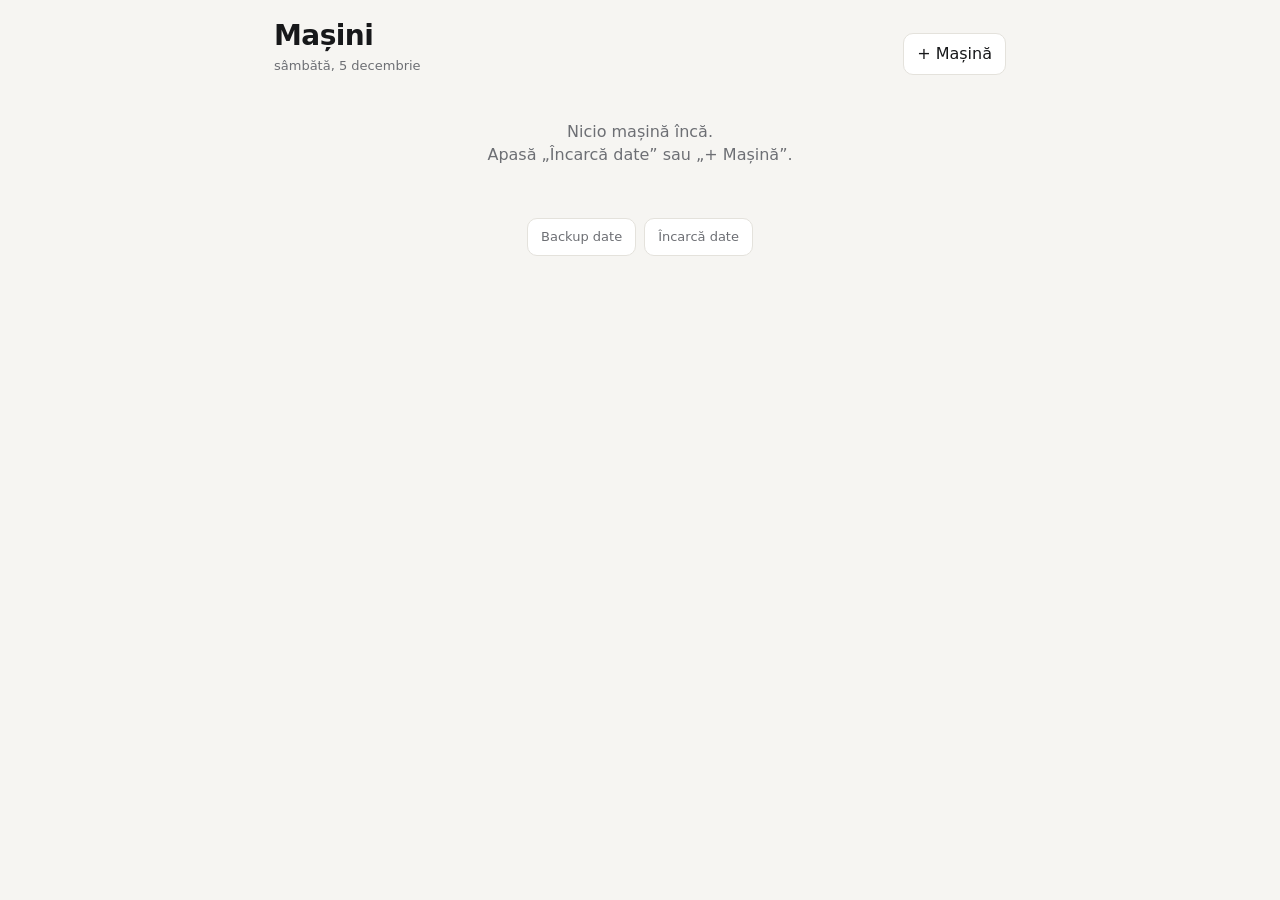
==== index.html @ 92458126 "Aplicatie Masini - expirari (PWA) Co-Authored-By: Claude Opus 5.5 <noreply@anthropic.com> Claude-Ses" ====
<!DOCTYPE html>
<html lang="ro">
<head>
<meta charset="utf-8">
<meta name="viewport" content="width=device-width, initial-scale=1, viewport-fit=cover">
<title>Mașini</title>
<meta name="apple-mobile-web-app-capable" content="yes">
<meta name="mobile-web-app-capable" content="yes">
<meta name="apple-mobile-web-app-status-bar-style" content="black-translucent">
<meta name="apple-mobile-web-app-title" content="Mașini">
<meta name="theme-color" content="#17181a">
<link rel="apple-touch-icon" href="icon-180.png">
<link rel="icon" href="icon-180.png">
<link rel="manifest" href="manifest.webmanifest">
<style>
  :root{
    --bg:#f6f5f2; --card:#fff; --ink:#17181a; --mut:#6d6f74; --line:#e4e2dc;
    --red:#c2321f; --redbg:#fbe9e5; --amb:#a66300; --ambbg:#fdf1dc; --ok:#2d6a3e; --okbg:#e7f2ea; --r:14px;
  }
  @media (prefers-color-scheme:dark){
    :root{--bg:#121314;--card:#1c1d1f;--ink:#ecebe8;--mut:#9a9ca1;--line:#2c2d30;
      --red:#ff7a66;--redbg:#3a1d18;--amb:#f2b453;--ambbg:#33280f;--ok:#7fcf93;--okbg:#17291c;}
  }
  *{box-sizing:border-box;-webkit-tap-highlight-color:transparent}
  body{margin:0;background:var(--bg);color:var(--ink);font:16px/1.4 -apple-system,BlinkMacSystemFont,"SF Pro Text",Inter,system-ui,sans-serif;-webkit-font-smoothing:antialiased}
  .wrap{max-width:760px;margin:0 auto;padding:calc(16px + env(safe-area-inset-top)) 14px calc(40px + env(safe-area-inset-bottom))}
  header{display:flex;align-items:flex-end;justify-content:space-between;gap:12px;margin-bottom:16px}
  h1{font-size:28px;letter-spacing:-.02em;margin:0}
  .sub{color:var(--mut);font-size:13px;margin-top:2px}
  button{font:inherit;cursor:pointer;border-radius:10px;border:1px solid var(--line);background:var(--card);color:var(--ink);padding:9px 13px}
  button.pri{background:var(--ink);color:var(--bg);border-color:var(--ink);font-weight:600}
  .urg{background:var(--card);border:1px solid var(--line);border-radius:var(--r);padding:12px 14px;margin-bottom:16px}
  .urg h2{font-size:12px;text-transform:uppercase;letter-spacing:.06em;color:var(--mut);margin:0 0 6px;font-weight:600}
  .urg ul{list-style:none;margin:0;padding:0}
  .urg li{display:flex;justify-content:space-between;align-items:center;gap:10px;padding:7px 0;border-top:1px solid var(--line);font-size:15px}
  .urg li:first-child{border-top:0}
  .plate{font-family:ui-monospace,"SF Mono",Menlo,monospace;font-weight:700;letter-spacing:.02em}
  .grid{display:grid;gap:14px}
  .car{background:var(--card);border:1px solid var(--line);border-radius:var(--r);overflow:hidden}
  .car-h{display:flex;align-items:center;padding:14px 14px 8px}
  .car-h .plate{font-size:17px;border:1.5px solid var(--ink);border-radius:6px;padding:1px 8px}
  .car-h .nm{color:var(--mut);font-size:15px;margin-left:10px}
  .vin{font-family:ui-monospace,Menlo,monospace;font-size:11px;color:var(--mut);padding:0 14px 8px}
  .row{display:grid;grid-template-columns:84px 1fr auto;align-items:center;gap:10px;padding:12px 14px;border-top:1px solid var(--line);cursor:pointer}
  .row:active{background:color-mix(in srgb,var(--ink) 5%,transparent)}
  .row .k{font-weight:600;font-size:15px}
  .row .v{font-size:15px}
  .row .n{color:var(--mut);font-size:12px}
  .pill{font-size:12px;font-weight:600;padding:3px 9px;border-radius:999px;white-space:nowrap}
  .p-red{background:var(--redbg);color:var(--red)} .p-amb{background:var(--ambbg);color:var(--amb)}
  .p-ok{background:var(--okbg);color:var(--ok)} .p-mut{background:color-mix(in srgb,var(--ink) 7%,transparent);color:var(--mut)}
  .ed{padding:12px 14px 14px;border-top:1px dashed var(--line);display:grid;gap:10px;background:color-mix(in srgb,var(--ink) 2%,transparent)}
  .ed label{display:grid;gap:4px;font-size:12px;color:var(--mut)}
  .ed input{font:inherit;font-size:16px;color:var(--ink);background:var(--card);border:1px solid var(--line);border-radius:9px;padding:9px 10px;width:100%;min-width:0}
  .two{display:grid;grid-template-columns:1fr 1fr;gap:10px}
  .acts{display:flex;gap:8px;justify-content:flex-end;flex-wrap:wrap}
  .chk{display:flex!important;align-items:center;gap:8px!important;color:var(--ink)!important;font-size:14px!important}
  .chk input{width:auto}
  .msg{font-size:13px;color:var(--ok)}
  .state{color:var(--mut);text-align:center;padding:30px 0}
  .foot{display:flex;gap:8px;justify-content:center;flex-wrap:wrap;margin-top:22px}
  .foot button{font-size:13px;color:var(--mut)}
  .sheet{position:fixed;inset:0;background:rgba(0,0,0,.4);display:none;align-items:flex-end;justify-content:center;z-index:9}
  .sheet.on{display:flex}
  .sheet .box{background:var(--card);border-radius:18px 18px 0 0;padding:18px 16px calc(18px + env(safe-area-inset-bottom));width:100%;max-width:520px;display:grid;gap:10px}
  .sheet input,.sheet textarea{font:inherit;font-size:16px;color:var(--ink);background:var(--bg);border:1px solid var(--line);border-radius:9px;padding:9px 10px;width:100%}
  .sheet textarea{min-height:110px;font-family:ui-monospace,Menlo,monospace;font-size:12px}
</style>
</head>
<body>
<div class="wrap">
  <header>
    <div><h1>Mașini</h1><div class="sub" id="sub">RCA · ITP · Rovinietă · Ulei</div></div>
    <button id="addBtn">+ Mașină</button>
  </header>
  <section class="urg" id="urg" hidden><h2>Urmează</h2><ul id="urgList"></ul></section>
  <div class="grid" id="cars"></div>
  <div class="foot">
    <button id="expBtn">Backup date</button>
    <button id="impBtn">Încarcă date</button>
  </div>
</div>

<div class="sheet" id="addSheet"><form class="box" id="addForm">
  <strong>Adaugă mașină</strong>
  <input name="plate" placeholder="Nr. înmatriculare" required autocapitalize="characters">
  <input name="name" placeholder="Denumire (ex. VW Golf)" required>
  <input name="vin" placeholder="Serie șasiu (opțional)" autocapitalize="characters">
  <div class="acts"><button type="button" data-close>Renunță</button><button class="pri">Adaugă</button></div>
</form></div>

<div class="sheet" id="ioSheet"><div class="box">
  <strong id="ioTitle">Date</strong>
  <div class="sub" id="ioHint"></div>
  <textarea id="ioText"></textarea>
  <div class="acts"><button data-close>Închide</button><button class="pri" id="ioAct">OK</button></div>
</div></div>

<script>
const KEY = 'masini.v1';
const ITEMS = [{key:'rca',label:'RCA'},{key:'itp',label:'ITP'},{key:'rov',label:'Rovinietă'},{key:'ulei',label:'Ulei'}];
let cars = [], openEd = null;

const $ = s => document.querySelector(s);
const esc = s => String(s ?? '').replace(/[&<>"]/g, c => ({'&':'&amp;','<':'&lt;','>':'&gt;','"':'&quot;'}[c]));
const today = () => { const d = new Date(); d.setHours(0,0,0,0); return d; };
const parse = s => s ? new Date(s + 'T00:00:00') : null;
const fmt = s => { const d = parse(s); return d ? d.toLocaleDateString('ro-RO',{day:'2-digit',month:'2-digit',year:'numeric'}) : '—'; };
const daysLeft = s => { const d = parse(s); return d ? Math.round((d - today())/86400000) : null; };
const ymd = d => `${d.getFullYear()}-${String(d.getMonth()+1).padStart(2,'0')}-${String(d.getDate()).padStart(2,'0')}`;
const addMonths = (s, m) => { const d = parse(s); if(!d) return ''; d.setMonth(d.getMonth() + Number(m||12)); return ymd(d); };

function load(){ try{ cars = JSON.parse(localStorage.getItem(KEY) || '[]'); }catch(_){ cars = []; } cars.sort((a,b)=>(a.order||0)-(b.order||0)); }
function save(){ try{ localStorage.setItem(KEY, JSON.stringify(cars)); }catch(_){ } }
function b64d(s){ s = s.replace(/-/g,'+').replace(/_/g,'/'); while(s.length%4) s+='='; return decodeURIComponent(escape(atob(s))); }
function b64e(s){ return btoa(unescape(encodeURIComponent(s))).replace(/\+/g,'-').replace(/\//g,'_').replace(/=+$/,''); }

// one-time import from link: #import=<base64>
if (location.hash.startsWith('#import=')){
  try{ const data = JSON.parse(b64d(location.hash.slice(8))); if (Array.isArray(data)) { localStorage.setItem(KEY, JSON.stringify(data)); } }catch(_){}
  history.replaceState(null, '', location.pathname);
}
load();

const dueOf = (c,k) => { const it = c[k]||{}; return k==='ulei' ? (it.last ? addMonths(it.last, it.months||12) : '') : (it.until||''); };
function pill(c,k){
  const it = c[k]||{};
  if (it.na) return '<span class="pill p-mut">nu e cazul</span>';
  const d = dueOf(c,k); if (!d) return '<span class="pill p-mut">lipsă</span>';
  const n = daysLeft(d);
  if (n < 0) return `<span class="pill p-red">expirat ${-n} z</span>`;
  if (n === 0) return '<span class="pill p-red">azi</span>';
  if (n <= 7) return `<span class="pill p-red">${n} zile</span>`;
  if (n <= 30) return `<span class="pill p-amb">${n} zile</span>`;
  return `<span class="pill p-ok">${n} zile</span>`;
}
function detail(c,k){
  const it = c[k]||{};
  if (k==='ulei'){
    if (it.na) return `<div><div class="v">—</div>${it.note?`<div class="n">${esc(it.note)}</div>`:''}</div>`;
    if (!it.last) return '<div class="v">—</div>';
    const nextKm = it.km && it.kmInterval ? ` sau ${(+it.km + +it.kmInterval).toLocaleString('ro-RO')} km` : '';
    return `<div><div class="v">următorul ${fmt(dueOf(c,k))}${nextKm}</div><div class="n">schimbat ${fmt(it.last)}${it.km?' · '+(+it.km).toLocaleString('ro-RO')+' km':''}</div></div>`;
  }
  return `<div><div class="v">${(it.na||!it.until)?'—':'până la '+fmt(it.until)}</div>${it.note?`<div class="n">${esc(it.note)}</div>`:''}</div>`;
}
function editor(c,k){
  const it = c[k]||{};
  const cal = `<button data-cal>📅 Pune în calendar</button>`;
  if (k==='ulei') return `<div class="ed" data-ed>
    <div class="two">
      <label>Ultimul schimb<input type="date" name="last" value="${esc(it.last||'')}"></label>
      <label>Km atunci<input type="number" inputmode="numeric" name="km" value="${esc(it.km||'')}"></label>
      <label>Interval (luni)<input type="number" inputmode="numeric" name="months" value="${esc(it.months||12)}"></label>
      <label>Interval (km)<input type="number" inputmode="numeric" name="kmInterval" value="${esc(it.kmInterval||'')}" placeholder="10000"></label>
    </div>
    <label class="chk"><input type="checkbox" name="na" ${it.na?'checked':''}> Nu e cazul</label>
    <div class="msg"></div>
    <div class="acts"><button data-x>Închide</button>${cal}<button class="pri" data-save>Salvează</button></div></div>`;
  return `<div class="ed" data-ed>
    <div class="two">
      <label>Valabil până la<input type="date" name="until" value="${esc(it.until||'')}"></label>
      <label>Notă<input name="note" value="${esc(it.note||'')}"></label>
    </div>
    <label class="chk"><input type="checkbox" name="na" ${it.na?'checked':''}> Nu e cazul</label>
    <div class="msg"></div>
    <div class="acts"><button data-x>Închide</button>${cal}<button class="pri" data-save>Salvează</button></div></div>`;
}

function render(){
  const s = new Date().toLocaleDateString('ro-RO',{weekday:'long',day:'numeric',month:'long'});
  $('#sub').textContent = cars.length ? `${cars.length} vehicule · ${s}` : s;
  const box = $('#cars');
  if (!cars.length){ box.innerHTML = '<div class="state">Nicio mașină încă.<br>Apasă „Încarcă date” sau „+ Mașină”.</div>'; $('#urg').hidden = true; return; }
  box.innerHTML = cars.map(c => `
    <article class="car" data-id="${esc(c.id)}">
      <div class="car-h"><span class="plate">${esc(c.plate)}</span><span class="nm">${esc(c.name)}</span></div>
      ${c.vin?`<div class="vin">VIN ${esc(c.vin)}</div>`:''}
      ${ITEMS.map(({key,label}) => `<div class="row" data-k="${key}"><div class="k">${label}</div>${detail(c,key)}${pill(c,key)}</div>
        ${openEd && openEd.id===c.id && openEd.key===key ? editor(c,key) : ''}`).join('')}
    </article>`).join('');
  const u = [];
  for (const c of cars) for (const {key,label} of ITEMS){
    const it = c[key]||{}; if (it.na) continue;
    const d = dueOf(c,key), n = d ? daysLeft(d) : null;
    if (n === null) u.push({c,label,n:9999,txt:'lipsă dată'});
    else if (n <= 30) u.push({c,label,n,txt: n<0?`expirat de ${-n} zile`: n===0?'azi':`în ${n} zile`});
  }
  u.sort((a,b)=>a.n-b.n);
  $('#urg').hidden = !u.length;
  $('#urgList').innerHTML = u.map(x => `<li><span><span class="plate">${esc(x.c.plate)}</span> · ${x.label}</span><span class="pill ${x.n<=7?'p-red':x.n<=30?'p-amb':'p-mut'}">${x.txt}</span></li>`).join('');
}

function readEd(ed){ return Object.fromEntries([...ed.querySelectorAll('input')].map(i => [i.name, i.type==='checkbox' ? i.checked : i.value.trim()])); }

function icsFor(c, k, due){
  const label = ITEMS.find(x=>x.key===k).label;
  const d = parse(due), e = new Date(d); e.setDate(e.getDate()+1);
  const D = x => ymd(x).replace(/-/g,'');
  const title = `🚗 ${k==='ulei'?'Schimb ulei':'Expiră '+label} – ${c.plate} (${c.name})`;
  const stamp = new Date().toISOString().replace(/[-:]/g,'').replace(/\.\d+Z$/,'Z');
  const alarm = t => `BEGIN:VALARM\r\nACTION:DISPLAY\r\nDESCRIPTION:${title}\r\nTRIGGER:${t}\r\nEND:VALARM\r\n`;
  return `BEGIN:VCALENDAR\r\nVERSION:2.0\r\nPRODID:-//Masini//RO\r\nBEGIN:VEVENT\r\nUID:${c.id}-${k}-${D(d)}@masini\r\nDTSTAMP:${stamp}\r\nDTSTART;VALUE=DATE:${D(d)}\r\nDTEND;VALUE=DATE:${D(e)}\r\nSUMMARY:${title}\r\nDESCRIPTION:${label} – ${fmt(due)}\r\nTRANSP:TRANSPARENT\r\n${alarm('-P28D')}${alarm('-P7D')}${alarm('-P1D')}END:VEVENT\r\nEND:VCALENDAR\r\n`;
}

document.addEventListener('click', e => {
  if (e.target.matches('[data-close]')){ e.target.closest('.sheet').classList.remove('on'); return; }
  const row = e.target.closest('.row'), car = e.target.closest('.car');
  if (row && car){ const id = car.dataset.id, key = row.dataset.k; openEd = (openEd && openEd.id===id && openEd.key===key) ? null : {id,key}; render(); return; }
  if (e.target.matches('[data-x]')){ openEd = null; render(); return; }
  if (e.target.matches('[data-save]') || e.target.matches('[data-cal]')){
    const ed = e.target.closest('[data-ed]'), c = cars.find(x=>x.id===car.dataset.id), k = openEd.key;
    c[k] = {...(c[k]||{}), ...readEd(ed)};
    save();
    const due = c[k].na ? '' : dueOf(c,k);
    if (e.target.matches('[data-cal]')){
      if (!due){ ed.querySelector('.msg').textContent = 'Pune întâi o dată.'; return; }
      const blob = new Blob([icsFor(c,k,due)], {type:'text/calendar'});
      const a = document.createElement('a'); a.href = URL.createObjectURL(blob); a.download = `${c.plate}-${k}.ics`;
      document.body.appendChild(a); a.click(); setTimeout(()=>{ URL.revokeObjectURL(a.href); a.remove(); }, 4000);
      ed.querySelector('.msg').textContent = 'Salvat. Apasă „Adaugă” în calendar.';
      return;
    }
    ed.querySelector('.msg').textContent = 'Salvat ✓';
    setTimeout(()=>{ openEd = null; render(); }, 600);
  }
});

$('#addBtn').onclick = () => $('#addSheet').classList.add('on');
$('#addForm').onsubmit = ev => {
  ev.preventDefault();
  const f = new FormData(ev.target);
  const plate = String(f.get('plate')).toUpperCase().replace(/\s+/g,'');
  const id = plate.replace(/[^A-Z0-9]/g,'') || ('car'+Date.now());
  if (cars.some(c=>c.id===id)) return;
  cars.push({id, plate, name:String(f.get('name')), vin:String(f.get('vin')||'').toUpperCase(), order:cars.length+1, rca:{}, itp:{}, rov:{}, ulei:{months:12}});
  save(); ev.target.reset(); $('#addSheet').classList.remove('on'); render();
};

$('#expBtn').onclick = () => {
  const link = location.origin + location.pathname + '#import=' + b64e(JSON.stringify(cars));
  $('#ioTitle').textContent = 'Backup date';
  $('#ioHint').textContent = 'Copiază linkul și păstrează-l (Notes). Deschis în Safari, refacе toate datele.';
  $('#ioText').value = link; $('#ioAct').textContent = 'Copiază';
  $('#ioAct').onclick = async () => { try{ await navigator.clipboard.writeText(link); $('#ioAct').textContent = 'Copiat ✓'; }catch(_){ $('#ioText').select(); } };
  $('#ioSheet').classList.add('on');
};
$('#impBtn').onclick = () => {
  $('#ioTitle').textContent = 'Încarcă date';
  $('#ioHint').textContent = 'Lipește linkul de backup (sau codul). Înlocuiește datele de acum.';
  $('#ioText').value = ''; $('#ioAct').textContent = 'Încarcă';
  $('#ioAct').onclick = () => {
    try{
      let t = $('#ioText').value.trim(); const i = t.indexOf('#import='); if (i >= 0) t = t.slice(i+8);
      const data = t.startsWith('[') ? JSON.parse(t) : JSON.parse(b64d(t));
      if (!Array.isArray(data)) throw 0;
      cars = data; save(); load(); render(); $('#ioSheet').classList.remove('on');
    }catch(_){ $('#ioHint').textContent = 'Cod invalid.'; }
  };
  $('#ioSheet').classList.add('on');
};

render();
if ('serviceWorker' in navigator) navigator.serviceWorker.register('sw.js').catch(()=>{});
</script>
</body>
</html>
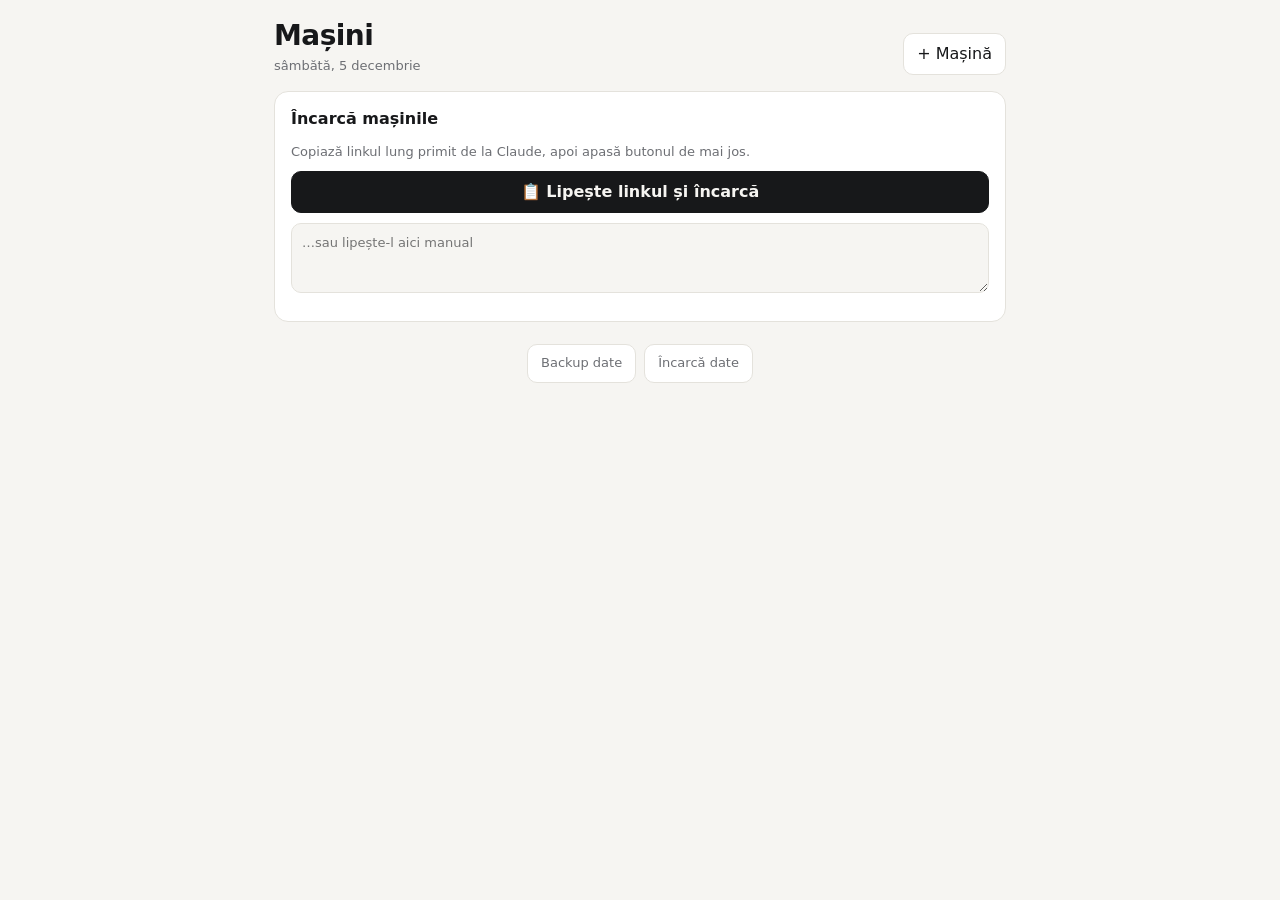
==== commit cca8bf16: "Ecran de incarcare date prin lipire link Co-Authored-By: Claude Opus 5.5 <noreply@anthropic.com> Cla" ====
--- a/index.html
+++ b/index.html
@@ -115,10 +115,11 @@
 function b64d(s){ s = s.replace(/-/g,'+').replace(/_/g,'/'); while(s.length%4) s+='='; return decodeURIComponent(escape(atob(s))); }
 function b64e(s){ return btoa(unescape(encodeURIComponent(s))).replace(/\+/g,'-').replace(/\//g,'_').replace(/=+$/,''); }
 
-// one-time import from link: #import=<base64>
+// import from link #import=<base64> — only when this app has no data yet.
+// The hash is kept so "Add to Home Screen" carries it (iOS home-screen apps have separate storage from Safari).
 if (location.hash.startsWith('#import=')){
-  try{ const data = JSON.parse(b64d(location.hash.slice(8))); if (Array.isArray(data)) { localStorage.setItem(KEY, JSON.stringify(data)); } }catch(_){}
-  history.replaceState(null, '', location.pathname);
+  let has = false; try{ has = JSON.parse(localStorage.getItem(KEY) || '[]').length > 0; }catch(_){}
+  if (!has){ try{ const data = JSON.parse(b64d(location.hash.slice(8))); if (Array.isArray(data)) localStorage.setItem(KEY, JSON.stringify(data)); }catch(_){} }
 }
 load();
 
@@ -171,7 +172,21 @@
   const s = new Date().toLocaleDateString('ro-RO',{weekday:'long',day:'numeric',month:'long'});
   $('#sub').textContent = cars.length ? `${cars.length} vehicule · ${s}` : s;
   const box = $('#cars');
-  if (!cars.length){ box.innerHTML = '<div class="state">Nicio mașină încă.<br>Apasă „Încarcă date” sau „+ Mașină”.</div>'; $('#urg').hidden = true; return; }
+  if (!cars.length){
+    box.innerHTML = `<div class="car" style="padding:16px;display:grid;gap:10px">
+      <strong>Încarcă mașinile</strong>
+      <div class="sub">Copiază linkul lung primit de la Claude, apoi apasă butonul de mai jos.</div>
+      <button class="pri" id="codeBtn">📋 Lipește linkul și încarcă</button>
+      <textarea id="codeIn" placeholder="…sau lipește-l aici manual" style="font:inherit;font-size:13px;min-height:70px;padding:10px;border:1px solid var(--line);border-radius:10px;background:var(--bg);color:var(--ink)"></textarea>
+      <div class="sub" id="codeMsg"></div></div>`;
+    $('#codeBtn').onclick = async () => {
+      let t = $('#codeIn').value.trim();
+      if (!t){ try{ t = (await navigator.clipboard.readText()).trim(); }catch(_){ } }
+      importText(t);
+    };
+    $('#codeIn').oninput = () => { if ($('#codeIn').value.includes('#import=')) importText($('#codeIn').value.trim()); };
+    $('#urg').hidden = true; return;
+  }
   box.innerHTML = cars.map(c => `
     <article class="car" data-id="${esc(c.id)}">
       <div class="car-h"><span class="plate">${esc(c.plate)}</span><span class="nm">${esc(c.name)}</span></div>
@@ -260,6 +275,16 @@
   $('#ioSheet').classList.add('on');
 };
 
+function importText(t){
+  const msg = $('#codeMsg');
+  try{
+    const i = t.indexOf('#import='); if (i >= 0) t = t.slice(i+8);
+    const data = t.startsWith('[') ? JSON.parse(t) : JSON.parse(b64d(t));
+    if (!Array.isArray(data) || !data.length) throw 0;
+    cars = data; save(); load(); render();
+  }catch(_){ if (msg) msg.textContent = 'Nu am găsit linkul. Copiază-l din nou din Claude.'; }
+}
+
 render();
 if ('serviceWorker' in navigator) navigator.serviceWorker.register('sw.js').catch(()=>{});
 </script>
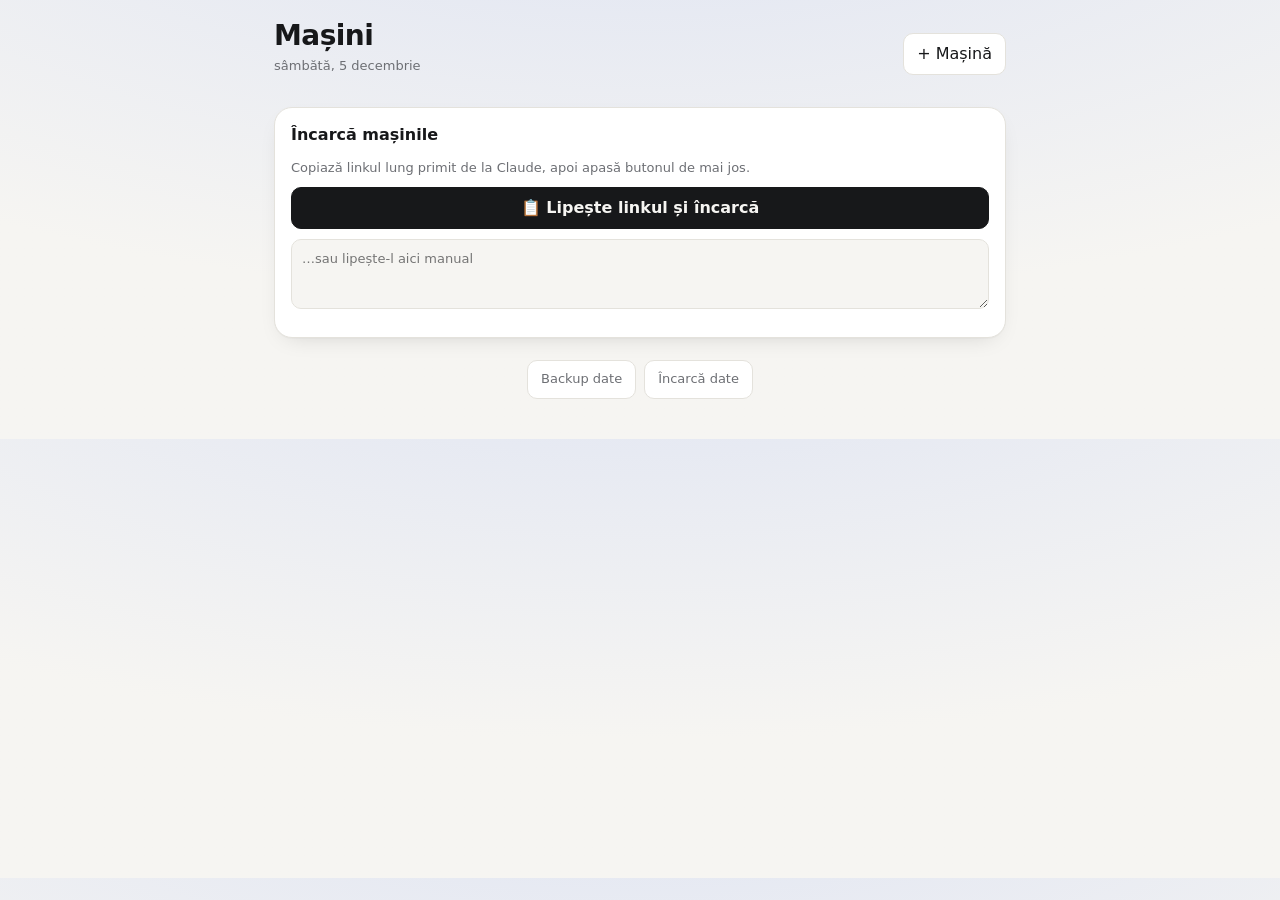
==== commit 32f8c46f: "Design nou: carduri cu ilustratii, poze, placute RO, sumar Co-Authored-By: Claude Opus 5.5 <noreply@" ====
--- a/index.html
+++ b/index.html
@@ -65,6 +65,33 @@
   .sheet .box{background:var(--card);border-radius:18px 18px 0 0;padding:18px 16px calc(18px + env(safe-area-inset-bottom));width:100%;max-width:520px;display:grid;gap:10px}
   .sheet input,.sheet textarea{font:inherit;font-size:16px;color:var(--ink);background:var(--bg);border:1px solid var(--line);border-radius:9px;padding:9px 10px;width:100%}
   .sheet textarea{min-height:110px;font-family:ui-monospace,Menlo,monospace;font-size:12px}
+
+  /* ---- v2 look ---- */
+  body{background:radial-gradient(1200px 500px at 50% -200px, color-mix(in srgb,#3b6cf6 14%,var(--bg)), var(--bg))}
+  .tiles{display:grid;grid-template-columns:repeat(3,1fr);gap:10px;margin-bottom:16px}
+  .tile{background:var(--card);border:1px solid var(--line);border-radius:14px;padding:12px;display:grid;gap:2px}
+  .tile b{font-size:26px;line-height:1;letter-spacing:-.02em}
+  .tile span{font-size:12px;color:var(--mut)}
+  .tile.t-red b{color:var(--red)} .tile.t-amb b{color:var(--amb)} .tile.t-ok b{color:var(--ok)}
+  .car{border-radius:18px;box-shadow:0 1px 0 rgba(0,0,0,.02),0 8px 24px -12px rgba(0,0,0,.18)}
+  .hero{position:relative;height:160px;overflow:hidden;display:flex;align-items:flex-end;background:var(--g)}
+  .hero img.ph{position:absolute;inset:0;width:100%;height:100%;object-fit:cover}
+  .hero svg.sil{position:absolute;right:-10px;bottom:4px;width:62%;height:auto;opacity:.95}
+  .hero::after{content:"";position:absolute;inset:0;background:linear-gradient(90deg,rgba(0,0,0,.45),rgba(0,0,0,0) 55%)}
+  .hero .hc{position:relative;z-index:1;padding:12px 14px;display:flex;align-items:flex-end;justify-content:space-between;width:100%;gap:10px}
+  .hero .nm2{color:#fff;font-weight:700;font-size:19px;letter-spacing:-.01em;text-shadow:0 1px 8px rgba(0,0,0,.35)}
+  .hero .nx{color:rgba(255,255,255,.88);font-size:12.5px;margin-top:2px}
+  .rplate{display:inline-flex;align-items:stretch;background:#fff;border:1.5px solid #111;border-radius:5px;overflow:hidden;font-family:ui-monospace,"SF Mono",Menlo,monospace;font-weight:800;color:#111;font-size:15px;box-shadow:0 2px 8px rgba(0,0,0,.25)}
+  .rplate i{background:#0b3fa8;color:#fff;font-style:normal;font-size:8px;display:flex;flex-direction:column;align-items:center;justify-content:flex-end;padding:2px 3px 2px;font-weight:700;gap:1px}
+  .rplate i::before{content:"★";color:#ffd400;font-size:8px;line-height:1}
+  .rplate em{font-style:normal;padding:3px 7px;letter-spacing:.04em}
+  .cam{position:absolute;top:10px;right:10px;z-index:2;background:rgba(0,0,0,.35);color:#fff;border:0;border-radius:999px;width:34px;height:34px;padding:0;font-size:16px;backdrop-filter:blur(6px);-webkit-backdrop-filter:blur(6px)}
+  .vin{padding:10px 14px 4px}
+  .row .k{display:flex;align-items:center;gap:8px}
+  .row .k .ic{width:28px;height:28px;border-radius:8px;display:grid;place-items:center;font-size:15px;background:color-mix(in srgb,var(--ink) 6%,transparent)}
+  .row{grid-template-columns:112px 1fr auto}
+  .bar{height:4px;border-radius:4px;background:color-mix(in srgb,var(--ink) 8%,transparent);margin-top:6px;overflow:hidden}
+  .bar>b{display:block;height:100%;border-radius:4px}
 </style>
 </head>
 <body>
@@ -73,6 +100,7 @@
     <div><h1>Mașini</h1><div class="sub" id="sub">RCA · ITP · Rovinietă · Ulei</div></div>
     <button id="addBtn">+ Mașină</button>
   </header>
+  <div class="tiles" id="tiles"></div>
   <section class="urg" id="urg" hidden><h2>Urmează</h2><ul id="urgList"></ul></section>
   <div class="grid" id="cars"></div>
   <div class="foot">
@@ -81,6 +109,7 @@
   </div>
 </div>
 
+<input type="file" id="photoIn" accept="image/*" hidden>
 <div class="sheet" id="addSheet"><form class="box" id="addForm">
   <strong>Adaugă mașină</strong>
   <input name="plate" placeholder="Nr. înmatriculare" required autocapitalize="characters">
@@ -109,6 +138,52 @@
 const daysLeft = s => { const d = parse(s); return d ? Math.round((d - today())/86400000) : null; };
 const ymd = d => `${d.getFullYear()}-${String(d.getMonth()+1).padStart(2,'0')}-${String(d.getDate()).padStart(2,'0')}`;
 const addMonths = (s, m) => { const d = parse(s); if(!d) return ''; d.setMonth(d.getMonth() + Number(m||12)); return ymd(d); };
+
+
+const ICON = {rca:'🛡️', itp:'🔧', rov:'🛣️', ulei:'🛢️'};
+const GRAD = {
+  sedan:'linear-gradient(135deg,#1f2a44,#3d5a96)',
+  suv:'linear-gradient(135deg,#2f3b22,#6b7a3a)',
+  hatch:'linear-gradient(135deg,#0f4c4c,#2a9d8f)',
+  city:'linear-gradient(135deg,#5a1f3d,#c0506d)',
+  trailer:'linear-gradient(135deg,#3a3a3a,#7a7a7a)'
+};
+const W = '#f5f5f2', D = 'rgba(0,0,0,.55)';
+const wheel = (x,y,r) => `<circle cx="${x}" cy="${y}" r="${r}" fill="#1a1a1a"/><circle cx="${x}" cy="${y}" r="${r*.55}" fill="#bfc3c9"/><circle cx="${x}" cy="${y}" r="${r*.18}" fill="#555"/>`;
+const SIL = {
+  sedan:`<svg class="sil" viewBox="0 0 300 110"><ellipse cx="150" cy="100" rx="135" ry="6" fill="${D}" opacity=".4"/><path d="M18 78 Q20 60 45 56 L92 50 Q115 28 150 26 L190 26 Q215 28 238 50 L270 56 Q288 60 288 78 L288 86 L18 86 Z" fill="${W}"/><path d="M104 50 Q122 33 150 32 L170 32 L170 50 Z M178 32 L190 32 Q210 34 226 50 L178 50 Z" fill="#9fb3d1"/>${wheel(70,86,17)}${wheel(232,86,17)}</svg>`,
+  suv:`<svg class="sil" viewBox="0 0 300 120"><ellipse cx="150" cy="110" rx="130" ry="6" fill="${D}" opacity=".4"/><path d="M30 88 L30 50 Q30 40 40 38 L70 36 L88 16 L200 16 Q212 16 216 26 L224 40 L262 44 Q276 46 276 60 L276 88 Z" fill="${W}"/><path d="M96 22 L140 22 L140 40 L84 40 Z M148 22 L196 22 Q204 22 207 30 L212 40 L148 40 Z" fill="#b9c79a"/><rect x="18" y="56" width="14" height="22" rx="3" fill="#d9d9d4"/><rect x="40" y="10" width="140" height="5" rx="2" fill="#2a2a2a"/>${wheel(78,92,21)}${wheel(228,92,21)}</svg>`,
+  hatch:`<svg class="sil" viewBox="0 0 300 110"><ellipse cx="150" cy="100" rx="125" ry="6" fill="${D}" opacity=".4"/><path d="M30 80 Q30 62 52 58 L90 52 Q112 28 150 26 L210 28 Q236 30 250 56 L268 62 Q276 66 276 80 L276 86 L30 86 Z" fill="${W}"/><path d="M102 50 Q120 34 150 33 L172 33 L172 50 Z M180 33 L208 34 Q226 36 236 50 L180 50 Z" fill="#9fd6cf"/>${wheel(78,86,17)}${wheel(232,86,17)}</svg>`,
+  city:`<svg class="sil" viewBox="0 0 300 120"><ellipse cx="160" cy="110" rx="95" ry="6" fill="${D}" opacity=".4"/><path d="M80 92 Q76 70 92 62 L110 30 Q118 18 140 18 L190 18 Q214 20 226 44 L238 64 Q246 72 244 92 Z" fill="${W}"/><path d="M118 30 Q124 24 140 24 L160 24 L160 52 L106 52 Z M168 24 L188 24 Q204 26 214 44 L218 52 L168 52 Z" fill="#e2a8b8"/><rect x="160" y="18" width="8" height="74" fill="#2a2a2a" opacity=".8"/>${wheel(110,94,16)}${wheel(212,94,16)}</svg>`,
+  trailer:`<svg class="sil" viewBox="0 0 300 110"><ellipse cx="160" cy="100" rx="110" ry="6" fill="${D}" opacity=".4"/><rect x="70" y="40" width="180" height="40" rx="4" fill="${W}"/><rect x="70" y="40" width="180" height="8" fill="#cfcfcb"/><path d="M70 70 L20 74 L20 78 L70 78 Z" fill="#2a2a2a"/><circle cx="18" cy="76" r="5" fill="#2a2a2a"/>${wheel(160,86,16)}</svg>`
+};
+function typeOf(c){
+  if (c.type) return c.type;
+  const n = (c.name||'').toLowerCase();
+  if (/remorc|trailer/.test(n)) return 'trailer';
+  if (/samurai|jimny|4x4|suv|duster|jeep/.test(n)) return 'suv';
+  if (/smart|up!|twingo|panda/.test(n)) return 'city';
+  if (/spring|golf|polo|clio|sandero|hatch/.test(n)) return 'hatch';
+  return 'sedan';
+}
+const fmtPlate = p => String(p||'').replace(/^([A-Z]{1,2})(\d{2,3})([A-Z]{3})$/, '$1 $2 $3');
+function nextOf(c){
+  let best = null;
+  for (const {key,label} of ITEMS){ const it=c[key]||{}; if (it.na) continue; const d=dueOf(c,key); if(!d) continue; const n=daysLeft(d); if(!best||n<best.n) best={n,label}; }
+  if (!best) return '';
+  return best.n < 0 ? `${best.label} expirat de ${-best.n} zile` : best.n === 0 ? `${best.label} expiră azi` : `Următorul: ${best.label} în ${best.n} zile`;
+}
+async function setPhoto(id, file){
+  const img = new Image(); const url = URL.createObjectURL(file);
+  await new Promise((r,j)=>{ img.onload=r; img.onerror=j; img.src=url; });
+  const W = 900, sc = Math.min(1, W/img.width), cv = document.createElement('canvas');
+  cv.width = Math.round(img.width*sc); cv.height = Math.round(img.height*sc);
+  cv.getContext('2d').drawImage(img,0,0,cv.width,cv.height); URL.revokeObjectURL(url);
+  const c = cars.find(x=>x.id===id); c.photo = cv.toDataURL('image/jpeg', .72);
+  try{ save(); }catch(_){}
+  render();
+}
+let photoFor = null;
 
 function load(){ try{ cars = JSON.parse(localStorage.getItem(KEY) || '[]'); }catch(_){ cars = []; } cars.sort((a,b)=>(a.order||0)-(b.order||0)); }
 function save(){ try{ localStorage.setItem(KEY, JSON.stringify(cars)); }catch(_){ } }
@@ -187,13 +262,26 @@
     $('#codeIn').oninput = () => { if ($('#codeIn').value.includes('#import=')) importText($('#codeIn').value.trim()); };
     $('#urg').hidden = true; return;
   }
-  box.innerHTML = cars.map(c => `
+  box.innerHTML = cars.map(c => {
+    const nx = nextOf(c);
+    const t = typeOf(c);
+    return `
     <article class="car" data-id="${esc(c.id)}">
-      <div class="car-h"><span class="plate">${esc(c.plate)}</span><span class="nm">${esc(c.name)}</span></div>
+      <div class="hero" style="--g:${GRAD[t]}">
+        ${c.photo ? `<img class="ph" src="${c.photo}" alt="">` : SIL[t]}
+        <button class="cam" data-photo title="Poză">📷</button>
+        <div class="hc">
+          <div><span class="rplate"><i>RO</i><em>${esc(fmtPlate(c.plate))}</em></span><div class="nm2" style="margin-top:8px">${esc(c.name)}</div><div class="nx">${nx ? esc(nx) : 'totul în regulă'}</div></div>
+        </div>
+      </div>
       ${c.vin?`<div class="vin">VIN ${esc(c.vin)}</div>`:''}
-      ${ITEMS.map(({key,label}) => `<div class="row" data-k="${key}"><div class="k">${label}</div>${detail(c,key)}${pill(c,key)}</div>
+      ${ITEMS.map(({key,label}) => `<div class="row" data-k="${key}"><div class="k"><span class="ic">${ICON[key]}</span>${label}</div>${detail(c,key)}${pill(c,key)}</div>
         ${openEd && openEd.id===c.id && openEd.key===key ? editor(c,key) : ''}`).join('')}
-    </article>`).join('');
+    </article>`;}).join('');
+  // tiles
+  let nr=0, na=0, nok=0;
+  for (const c of cars) for (const {key} of ITEMS){ const it=c[key]||{}; if(it.na) continue; const d=dueOf(c,key); if(!d) continue; const n=daysLeft(d); if(n<=7) nr++; else if(n<=30) na++; else nok++; }
+  $('#tiles').innerHTML = `<div class="tile t-red"><b>${nr}</b><span>urgente (≤7 zile)</span></div><div class="tile t-amb"><b>${na}</b><span>luna asta</span></div><div class="tile t-ok"><b>${nok}</b><span>în regulă</span></div>`;
   const u = [];
   for (const c of cars) for (const {key,label} of ITEMS){
     const it = c[key]||{}; if (it.na) continue;
@@ -220,6 +308,7 @@
 
 document.addEventListener('click', e => {
   if (e.target.matches('[data-close]')){ e.target.closest('.sheet').classList.remove('on'); return; }
+  if (e.target.matches('[data-photo]')){ photoFor = e.target.closest('.car').dataset.id; $('#photoIn').value=''; $('#photoIn').click(); return; }
   const row = e.target.closest('.row'), car = e.target.closest('.car');
   if (row && car){ const id = car.dataset.id, key = row.dataset.k; openEd = (openEd && openEd.id===id && openEd.key===key) ? null : {id,key}; render(); return; }
   if (e.target.matches('[data-x]')){ openEd = null; render(); return; }
@@ -253,7 +342,7 @@
 };
 
 $('#expBtn').onclick = () => {
-  const link = location.origin + location.pathname + '#import=' + b64e(JSON.stringify(cars));
+  const link = location.origin + location.pathname + '#import=' + b64e(JSON.stringify(cars.map(({photo,...r})=>r)));
   $('#ioTitle').textContent = 'Backup date';
   $('#ioHint').textContent = 'Copiază linkul și păstrează-l (Notes). Deschis în Safari, refacе toate datele.';
   $('#ioText').value = link; $('#ioAct').textContent = 'Copiază';
@@ -281,9 +370,12 @@
     const i = t.indexOf('#import='); if (i >= 0) t = t.slice(i+8);
     const data = t.startsWith('[') ? JSON.parse(t) : JSON.parse(b64d(t));
     if (!Array.isArray(data) || !data.length) throw 0;
+    const old = Object.fromEntries(cars.map(c=>[c.id,c.photo])); data.forEach(d=>{ if(!d.photo && old[d.id]) d.photo = old[d.id]; });
     cars = data; save(); load(); render();
   }catch(_){ if (msg) msg.textContent = 'Nu am găsit linkul. Copiază-l din nou din Claude.'; }
 }
+
+$('#photoIn').onchange = e => { const f = e.target.files[0]; if (f && photoFor) setPhoto(photoFor, f); };
 
 render();
 if ('serviceWorker' in navigator) navigator.serviceWorker.register('sw.js').catch(()=>{});
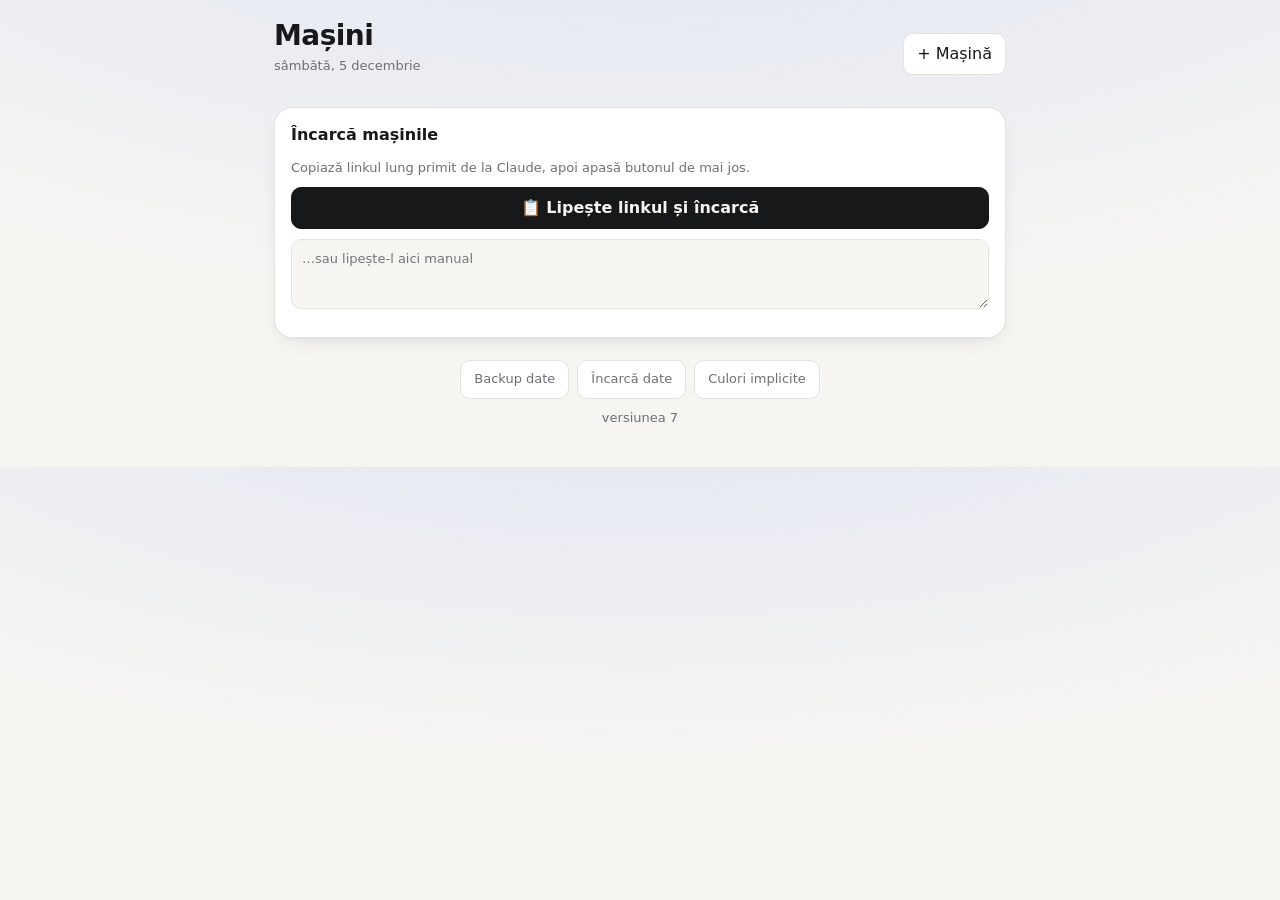
==== commit e4c96b8b: "Actualizare fara cache vechi, buton culori implicite, versiune afisata Co-Authored-By: Claude Opus 5" ====
--- a/index.html
+++ b/index.html
@@ -92,6 +92,16 @@
   .row{grid-template-columns:112px 1fr auto}
   .bar{height:4px;border-radius:4px;background:color-mix(in srgb,var(--ink) 8%,transparent);margin-top:6px;overflow:hidden}
   .bar>b{display:block;height:100%;border-radius:4px}
+
+  .hero.toonbg{background:linear-gradient(180deg,#bfe0ff,#e9f4ff 70%)}
+  .hero.toonbg::after{background:linear-gradient(90deg,rgba(255,255,255,.75),rgba(255,255,255,0) 50%)}
+  .hero.toonbg .nm2{color:#14161a;text-shadow:none}
+  .hero.toonbg .nx{color:#3d4249}
+  .hero svg.scene{position:absolute;inset:0;width:100%;height:100%}
+  .hero svg.toon{position:absolute;right:-4px;bottom:-2px;width:66%;max-width:330px;height:auto;filter:drop-shadow(0 4px 6px rgba(0,0,0,.12))}
+  .hbtns{position:absolute;top:10px;right:10px;z-index:2;display:flex;gap:6px}
+  .hbtns .cam{position:static}
+  .hero.toonbg .cam{background:rgba(255,255,255,.7);color:#111}
 </style>
 </head>
 <body>
@@ -106,10 +116,15 @@
   <div class="foot">
     <button id="expBtn">Backup date</button>
     <button id="impBtn">Încarcă date</button>
+    <button id="resetCol">Culori implicite</button>
+  </div>
+  <div class="sub" style="text-align:center;margin-top:10px">versiunea 7</div>
+  <div style="display:none">
   </div>
 </div>
 
 <input type="file" id="photoIn" accept="image/*" hidden>
+<input type="color" id="colorIn" style="position:fixed;left:-100px;top:0;opacity:0">
 <div class="sheet" id="addSheet"><form class="box" id="addForm">
   <strong>Adaugă mașină</strong>
   <input name="plate" placeholder="Nr. înmatriculare" required autocapitalize="characters">
@@ -157,6 +172,97 @@
   city:`<svg class="sil" viewBox="0 0 300 120"><ellipse cx="160" cy="110" rx="95" ry="6" fill="${D}" opacity=".4"/><path d="M80 92 Q76 70 92 62 L110 30 Q118 18 140 18 L190 18 Q214 20 226 44 L238 64 Q246 72 244 92 Z" fill="${W}"/><path d="M118 30 Q124 24 140 24 L160 24 L160 52 L106 52 Z M168 24 L188 24 Q204 26 214 44 L218 52 L168 52 Z" fill="#e2a8b8"/><rect x="160" y="18" width="8" height="74" fill="#2a2a2a" opacity=".8"/>${wheel(110,94,16)}${wheel(212,94,16)}</svg>`,
   trailer:`<svg class="sil" viewBox="0 0 300 110"><ellipse cx="160" cy="100" rx="110" ry="6" fill="${D}" opacity=".4"/><rect x="70" y="40" width="180" height="40" rx="4" fill="${W}"/><rect x="70" y="40" width="180" height="8" fill="#cfcfcb"/><path d="M70 70 L20 74 L20 78 L70 78 Z" fill="#2a2a2a"/><circle cx="18" cy="76" r="5" fill="#2a2a2a"/>${wheel(160,86,16)}</svg>`
 };
+
+const OUT = '#1b1b1b';
+const tire = (x,y,r) => `<g><circle cx="${x}" cy="${y}" r="${r}" fill="#262626" stroke="${OUT}" stroke-width="4"/><circle cx="${x}" cy="${y}" r="${r*.52}" fill="#d9dce1" stroke="${OUT}" stroke-width="3"/><circle cx="${x}" cy="${y}" r="${r*.16}" fill="#6b6f76"/></g>`;
+const shade = (hex, f) => { const n = parseInt(hex.slice(1),16); let r=n>>16, g=n>>8&255, b=n&255; const m = v => Math.max(0,Math.min(255,Math.round(f<0? v*(1+f) : v+(255-v)*f))); return '#' + [m(r),m(g),m(b)].map(v=>v.toString(16).padStart(2,'0')).join(''); };
+const GLASS = '#bfe0ff';
+function modelOf(c){
+  const n = (c.name||'').toLowerCase();
+  if (/audi/.test(n)) return 'a4';
+  if (/samurai/.test(n)) return 'samurai';
+  if (/spring/.test(n)) return 'spring';
+  if (/smart/.test(n)) return 'smart';
+  if (/remorc|trailer/.test(n)) return 'trailer';
+  return 'a4';
+}
+const MCOL = {a4:'#8d939b', samurai:'#c8312b', spring:'#2f6fd0', smart:'#2b2d32', trailer:'#b7bcc2'};
+function toon(c){
+  const C = c.color || MCOL[modelOf(c)] || '#c9ccd1', L = shade(C,.35), Dk = shade(C,-.35);
+  const sw = `stroke="${OUT}" stroke-width="4" stroke-linejoin="round"`;
+  const shine = d => `<path d="${d}" fill="#fff" opacity=".35"/>`;
+  const m = modelOf(c);
+  let g = '';
+  if (m === 'a4') g = `
+    <ellipse cx="155" cy="146" rx="138" ry="7" fill="#000" opacity=".15"/>
+    <path d="M18 122 L18 100 Q20 91 32 90 L82 86 Q104 60 142 56 L182 56 Q207 58 224 84 L272 90 Q289 94 290 110 L290 122 Q290 128 282 128 L26 128 Q18 128 18 122 Z" fill="${C}" ${sw}/>
+    ${shine('M30 96 L82 92 L80 98 L30 101 Z')}
+    <path d="M94 84 Q110 64 142 62 L150 62 L150 84 Z" fill="${GLASS}" ${sw}/>
+    <path d="M158 62 L180 62 Q200 64 214 84 L158 84 Z" fill="${GLASS}" ${sw}/>
+    <path d="M154 86 L154 124" stroke="${Dk}" stroke-width="3"/>
+    <path d="M276 100 L290 98 L290 120 L278 118 Z" fill="#2a2a2a" ${sw}/>
+    <path d="M262 92 L284 95 L280 101 L262 99 Z" fill="#fff6c8" ${sw}/>
+    <rect x="18" y="96" width="9" height="8" rx="2" fill="#e33b2e" stroke="${OUT}" stroke-width="3"/>
+    <rect x="128" y="96" width="14" height="4" rx="2" fill="${Dk}"/><rect x="186" y="96" width="14" height="4" rx="2" fill="${Dk}"/>
+    ${tire(70,128,22)}${tire(238,128,22)}`;
+  if (m === 'samurai') g = `
+    <ellipse cx="160" cy="150" rx="130" ry="7" fill="#000" opacity=".15"/>
+    <rect x="96" y="20" width="98" height="8" rx="3" fill="#2a2a2a" ${sw}/>
+    ${[108,124,140,156,172].map(x=>`<circle cx="${x}" cy="24" r="2.6" fill="#fff8b0"/>`).join('')}
+    <path d="M44 114 L44 76 Q44 68 52 68 L78 68 L84 40 Q86 34 94 34 L196 34 Q204 34 206 42 L212 68 L262 72 Q274 73 274 86 L274 114 Q274 120 266 120 L52 120 Q44 120 44 114 Z" fill="${C}" ${sw}/>
+    ${shine('M56 76 L78 74 L77 80 L56 82 Z')}
+    <path d="M92 42 L140 42 L140 68 L86 68 Z" fill="${GLASS}" ${sw}/>
+    <path d="M148 42 L196 42 L202 68 L148 68 Z" fill="${GLASS}" ${sw}/>
+    <path d="M100 76 L196 76 M100 76 L100 112 M196 76 L196 112 M100 112 L196 112" stroke="${Dk}" stroke-width="5" fill="none" stroke-linecap="round"/>
+    <circle cx="36" cy="90" r="17" fill="#262626" ${sw}/><circle cx="36" cy="90" r="8" fill="#555"/>
+    <circle cx="266" cy="84" r="7" fill="#fff6c8" stroke="${OUT}" stroke-width="3"/>
+    <rect x="262" y="104" width="22" height="9" rx="2" fill="#2a2a2a" ${sw}/>
+    <path d="M64 120 Q86 92 110 120" fill="#2a2a2a"/><path d="M206 120 Q228 92 252 120" fill="#2a2a2a"/>
+    ${tire(86,128,26)}${tire(228,128,26)}`;
+  if (m === 'spring') g = `
+    <ellipse cx="158" cy="146" rx="126" ry="7" fill="#000" opacity=".15"/>
+    <rect x="112" y="48" width="86" height="5" rx="2" fill="#2a2a2a"/>
+    <path d="M38 120 Q36 100 52 96 L82 92 Q104 60 142 56 L196 56 Q222 58 236 78 L262 90 Q277 94 277 110 L277 120 Q277 128 268 128 L46 128 Q38 128 38 120 Z" fill="${C}" ${sw}/>
+    ${shine('M52 100 L84 96 L82 102 L52 105 Z')}
+    <path d="M96 86 Q112 64 142 62 L162 62 L162 86 Z" fill="${GLASS}" ${sw}/>
+    <path d="M170 62 L194 62 Q214 64 226 86 L170 86 Z" fill="${GLASS}" ${sw}/>
+    <path d="M58 128 Q84 94 110 128 Z" fill="#2a2a2a"/><path d="M206 128 Q232 94 258 128 Z" fill="#2a2a2a"/>
+    <path d="M40 116 L276 116" stroke="#2a2a2a" stroke-width="6"/>
+    <path d="M256 92 L274 98 L270 104 L254 100 Z" fill="#fff6c8" ${sw}/>
+    <text x="150" y="108" font-size="11" font-weight="800" fill="${Dk}" font-family="system-ui">⚡</text>
+    ${tire(84,128,20)}${tire(232,128,20)}`;
+  if (m === 'smart') g = `
+    <ellipse cx="160" cy="146" rx="90" ry="7" fill="#000" opacity=".15"/>
+    <path d="M90 126 Q80 126 80 118 L80 94 Q82 82 96 80 L110 40 Q116 30 132 30 L184 30 Q208 32 218 60 L228 86 Q238 90 238 106 L238 118 Q238 126 230 126 Z" fill="${C}" ${sw}/>
+    <path d="M112 36 Q118 31 132 31 L184 31 Q200 33 208 46 L114 46 Z" fill="#2a2a2a"/>
+    <path d="M104 80 L116 40 Q120 34 132 34 L182 34 M170 36 L170 122" stroke="#c9ccd1" stroke-width="9" fill="none" stroke-linecap="round"/>
+    <path d="M104 80 L116 40 Q120 34 132 34 L182 34 M170 36 L170 122" stroke="${OUT}" stroke-width="2" fill="none" opacity=".5"/>
+    <path d="M122 50 L162 50 L162 74 L112 74 Z" fill="${GLASS}" ${sw}/>
+    <path d="M178 50 L192 50 Q204 52 210 74 L178 74 Z" fill="${GLASS}" ${sw}/>
+    ${shine('M90 92 L104 90 L103 96 L90 98 Z')}
+    <path d="M222 90 L236 96 L232 102 L220 98 Z" fill="#fff6c8" ${sw}/>
+    <rect x="80" y="98" width="7" height="10" rx="2" fill="#e33b2e" stroke="${OUT}" stroke-width="3"/>
+    ${tire(110,126,19)}${tire(210,126,19)}`;
+  if (m === 'trailer') g = `
+    <ellipse cx="168" cy="146" rx="110" ry="7" fill="#000" opacity=".15"/>
+    <path d="M78 112 L22 116 L22 122 L78 122 Z" fill="#2a2a2a" ${sw}/>
+    <circle cx="20" cy="119" r="7" fill="#2a2a2a" ${sw}/>
+    <rect x="76" y="70" width="186" height="50" rx="5" fill="${C}" ${sw}/>
+    <rect x="76" y="70" width="186" height="10" rx="4" fill="${L}" ${sw}/>
+    ${[110,150,190,230].map(x=>`<path d="M${x} 84 L${x} 116" stroke="${Dk}" stroke-width="3"/>`).join('')}
+    <path d="M140 120 Q168 90 196 120" fill="#2a2a2a" ${sw}/>
+    <rect x="256" y="96" width="8" height="10" rx="2" fill="#e33b2e" stroke="${OUT}" stroke-width="3"/>
+    ${tire(168,128,20)}`;
+  return `<svg class="toon" viewBox="0 0 300 160" aria-hidden="true">${g}</svg>`;
+}
+function scene(c){
+  const m = modelOf(c);
+  const hills = m==='samurai'
+    ? `<path d="M0 120 L60 60 L100 95 L150 40 L210 100 L250 70 L300 110 L300 160 L0 160 Z" fill="#9db4a0"/><path d="M150 40 L165 55 L150 52 L138 56 Z" fill="#fff"/>`
+    : `<path d="M0 118 Q80 80 160 110 T300 100 L300 160 L0 160 Z" fill="#b9d7b0"/>`;
+  return `<svg class="scene" viewBox="0 0 300 160" preserveAspectRatio="xMidYMid slice" aria-hidden="true"><circle cx="196" cy="30" r="14" fill="#ffe08a"/>${hills}<rect x="0" y="138" width="300" height="22" fill="#8b9096"/><path d="M0 149 L300 149" stroke="#fff" stroke-width="2" stroke-dasharray="14 12" opacity=".8"/></svg>`;
+}
+
 function typeOf(c){
   if (c.type) return c.type;
   const n = (c.name||'').toLowerCase();
@@ -183,7 +289,7 @@
   try{ save(); }catch(_){}
   render();
 }
-let photoFor = null;
+let photoFor = null, colorFor = null;
 
 function load(){ try{ cars = JSON.parse(localStorage.getItem(KEY) || '[]'); }catch(_){ cars = []; } cars.sort((a,b)=>(a.order||0)-(b.order||0)); }
 function save(){ try{ localStorage.setItem(KEY, JSON.stringify(cars)); }catch(_){ } }
@@ -267,9 +373,9 @@
     const t = typeOf(c);
     return `
     <article class="car" data-id="${esc(c.id)}">
-      <div class="hero" style="--g:${GRAD[t]}">
-        ${c.photo ? `<img class="ph" src="${c.photo}" alt="">` : SIL[t]}
-        <button class="cam" data-photo title="Poză">📷</button>
+      <div class="hero ${c.photo?'':'toonbg'}" style="--g:${GRAD[t]}">
+        ${c.photo ? `<img class="ph" src="${c.photo}" alt="">` : scene(c) + toon(c)}
+        <div class="hbtns"><button class="cam" data-color title="Culoare">🎨</button><button class="cam" data-photo title="Poză">📷</button>${c.photo?'<button class="cam" data-unphoto title="Desen">✏️</button>':''}</div>
         <div class="hc">
           <div><span class="rplate"><i>RO</i><em>${esc(fmtPlate(c.plate))}</em></span><div class="nm2" style="margin-top:8px">${esc(c.name)}</div><div class="nx">${nx ? esc(nx) : 'totul în regulă'}</div></div>
         </div>
@@ -308,6 +414,8 @@
 
 document.addEventListener('click', e => {
   if (e.target.matches('[data-close]')){ e.target.closest('.sheet').classList.remove('on'); return; }
+  if (e.target.matches('[data-color]')){ colorFor = e.target.closest('.car').dataset.id; const c = cars.find(x=>x.id===colorFor); $('#colorIn').value = c.color || MCOL[modelOf(c)] || '#c9ccd1'; $('#colorIn').click(); return; }
+  if (e.target.matches('[data-unphoto]')){ const c = cars.find(x=>x.id===e.target.closest('.car').dataset.id); delete c.photo; save(); render(); return; }
   if (e.target.matches('[data-photo]')){ photoFor = e.target.closest('.car').dataset.id; $('#photoIn').value=''; $('#photoIn').click(); return; }
   const row = e.target.closest('.row'), car = e.target.closest('.car');
   if (row && car){ const id = car.dataset.id, key = row.dataset.k; openEd = (openEd && openEd.id===id && openEd.key===key) ? null : {id,key}; render(); return; }
@@ -375,6 +483,8 @@
   }catch(_){ if (msg) msg.textContent = 'Nu am găsit linkul. Copiază-l din nou din Claude.'; }
 }
 
+$('#resetCol').onclick = () => { cars.forEach(c=>delete c.color); save(); render(); };
+$('#colorIn').oninput = e => { const c = cars.find(x=>x.id===colorFor); if (c){ c.color = e.target.value; save(); render(); } };
 $('#photoIn').onchange = e => { const f = e.target.files[0]; if (f && photoFor) setPhoto(photoFor, f); };
 
 render();
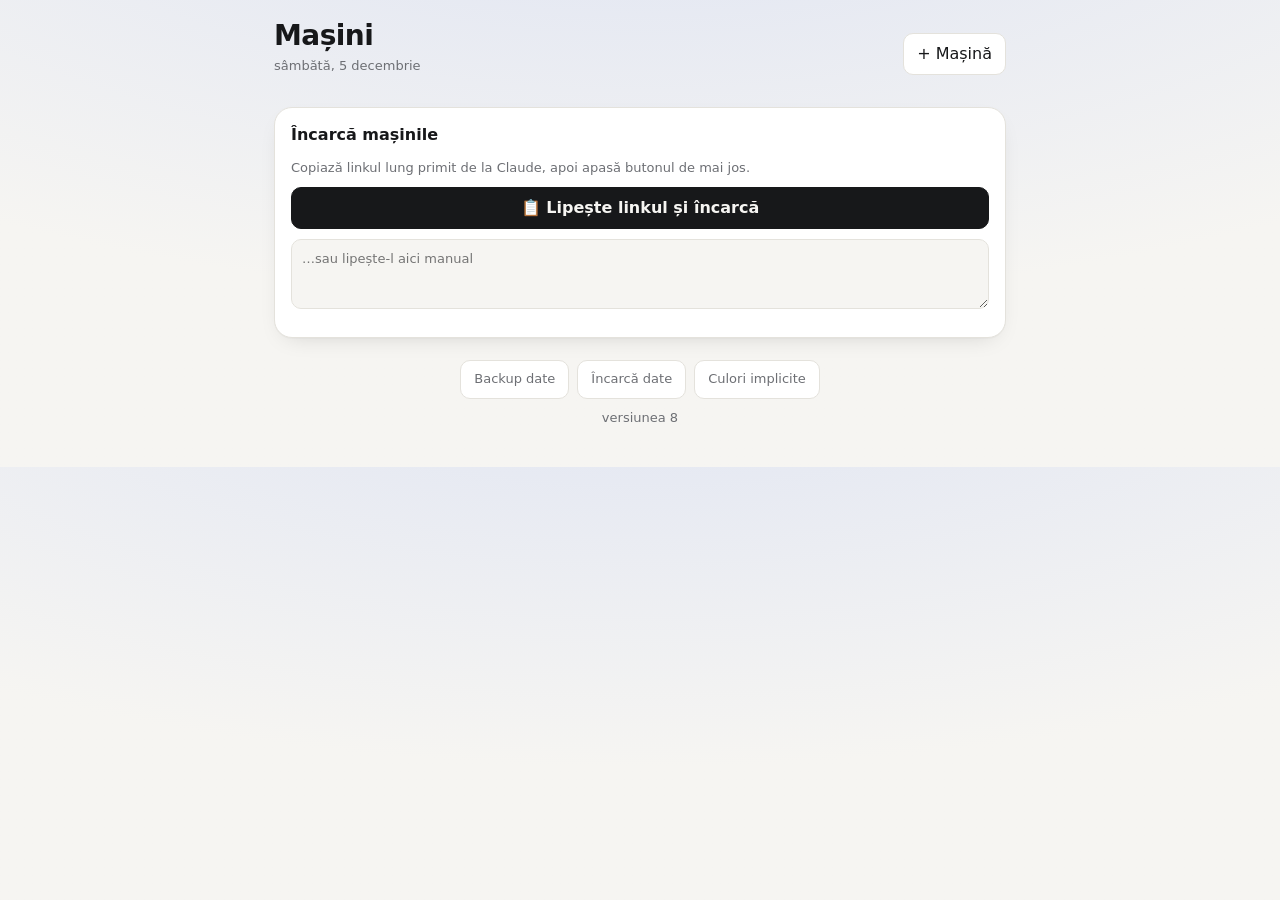
==== commit e69a2617: "Actualizari prin link de la Claude (patch) Co-Authored-By: Claude Opus 5.5 <noreply@anthropic.com> C" ====
--- a/index.html
+++ b/index.html
@@ -118,7 +118,7 @@
     <button id="impBtn">Încarcă date</button>
     <button id="resetCol">Culori implicite</button>
   </div>
-  <div class="sub" style="text-align:center;margin-top:10px">versiunea 7</div>
+  <div class="sub" style="text-align:center;margin-top:10px">versiunea 8</div>
   <div style="display:none">
   </div>
 </div>
@@ -459,27 +459,32 @@
 };
 $('#impBtn').onclick = () => {
   $('#ioTitle').textContent = 'Încarcă date';
-  $('#ioHint').textContent = 'Lipește linkul de backup (sau codul). Înlocuiește datele de acum.';
-  $('#ioText').value = ''; $('#ioAct').textContent = 'Încarcă';
-  $('#ioAct').onclick = () => {
-    try{
-      let t = $('#ioText').value.trim(); const i = t.indexOf('#import='); if (i >= 0) t = t.slice(i+8);
-      const data = t.startsWith('[') ? JSON.parse(t) : JSON.parse(b64d(t));
-      if (!Array.isArray(data)) throw 0;
-      cars = data; save(); load(); render(); $('#ioSheet').classList.remove('on');
-    }catch(_){ $('#ioHint').textContent = 'Cod invalid.'; }
+  $('#ioHint').textContent = 'Lipește linkul primit de la Claude (actualizare sau backup), sau apasă direct butonul.';
+  $('#ioText').value = ''; $('#ioAct').textContent = '📋 Lipește și încarcă';
+  $('#ioAct').onclick = async () => {
+    let t = $('#ioText').value.trim();
+    if (!t){ try{ t = (await navigator.clipboard.readText()).trim(); }catch(_){ } }
+    if (importText(t)) $('#ioSheet').classList.remove('on'); else $('#ioHint').textContent = 'Cod invalid.';
   };
   $('#ioSheet').classList.add('on');
 };
 
+function applyPatch(t){
+  const i = t.indexOf('#patch='); if (i < 0) return false;
+  const p = JSON.parse(b64d(t.slice(i+7).trim()));
+  const merge = (a,b) => { for (const k in b){ if (b[k] && typeof b[k]==='object' && !Array.isArray(b[k])) { a[k] = merge(a[k]||{}, b[k]); } else a[k] = b[k]; } return a; };
+  for (const id in p){ const c = cars.find(x=>x.id===id); if (c) merge(c, p[id]); }
+  save(); render(); return true;
+}
 function importText(t){
   const msg = $('#codeMsg');
   try{
+    if (applyPatch(t)) return true;
     const i = t.indexOf('#import='); if (i >= 0) t = t.slice(i+8);
     const data = t.startsWith('[') ? JSON.parse(t) : JSON.parse(b64d(t));
     if (!Array.isArray(data) || !data.length) throw 0;
     const old = Object.fromEntries(cars.map(c=>[c.id,c.photo])); data.forEach(d=>{ if(!d.photo && old[d.id]) d.photo = old[d.id]; });
-    cars = data; save(); load(); render();
+    cars = data; save(); load(); render(); return true;
   }catch(_){ if (msg) msg.textContent = 'Nu am găsit linkul. Copiază-l din nou din Claude.'; }
 }
 
